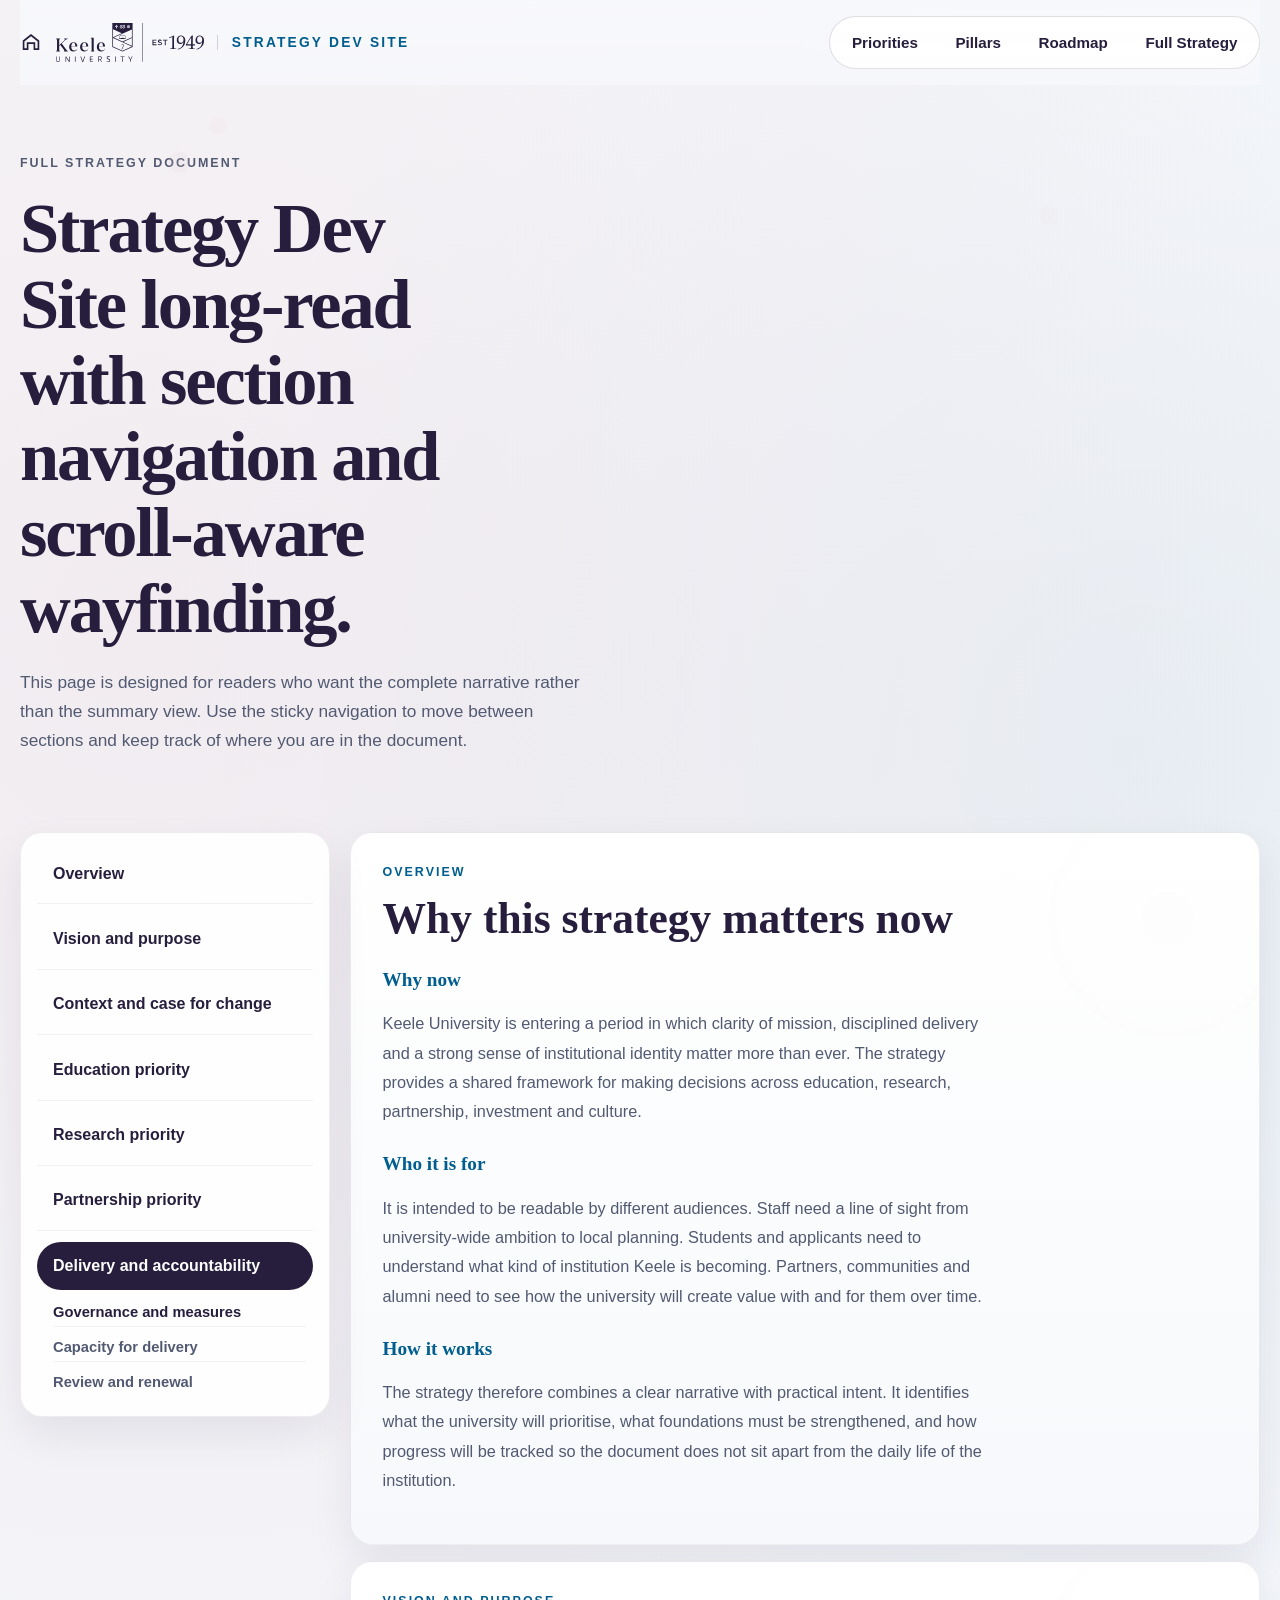
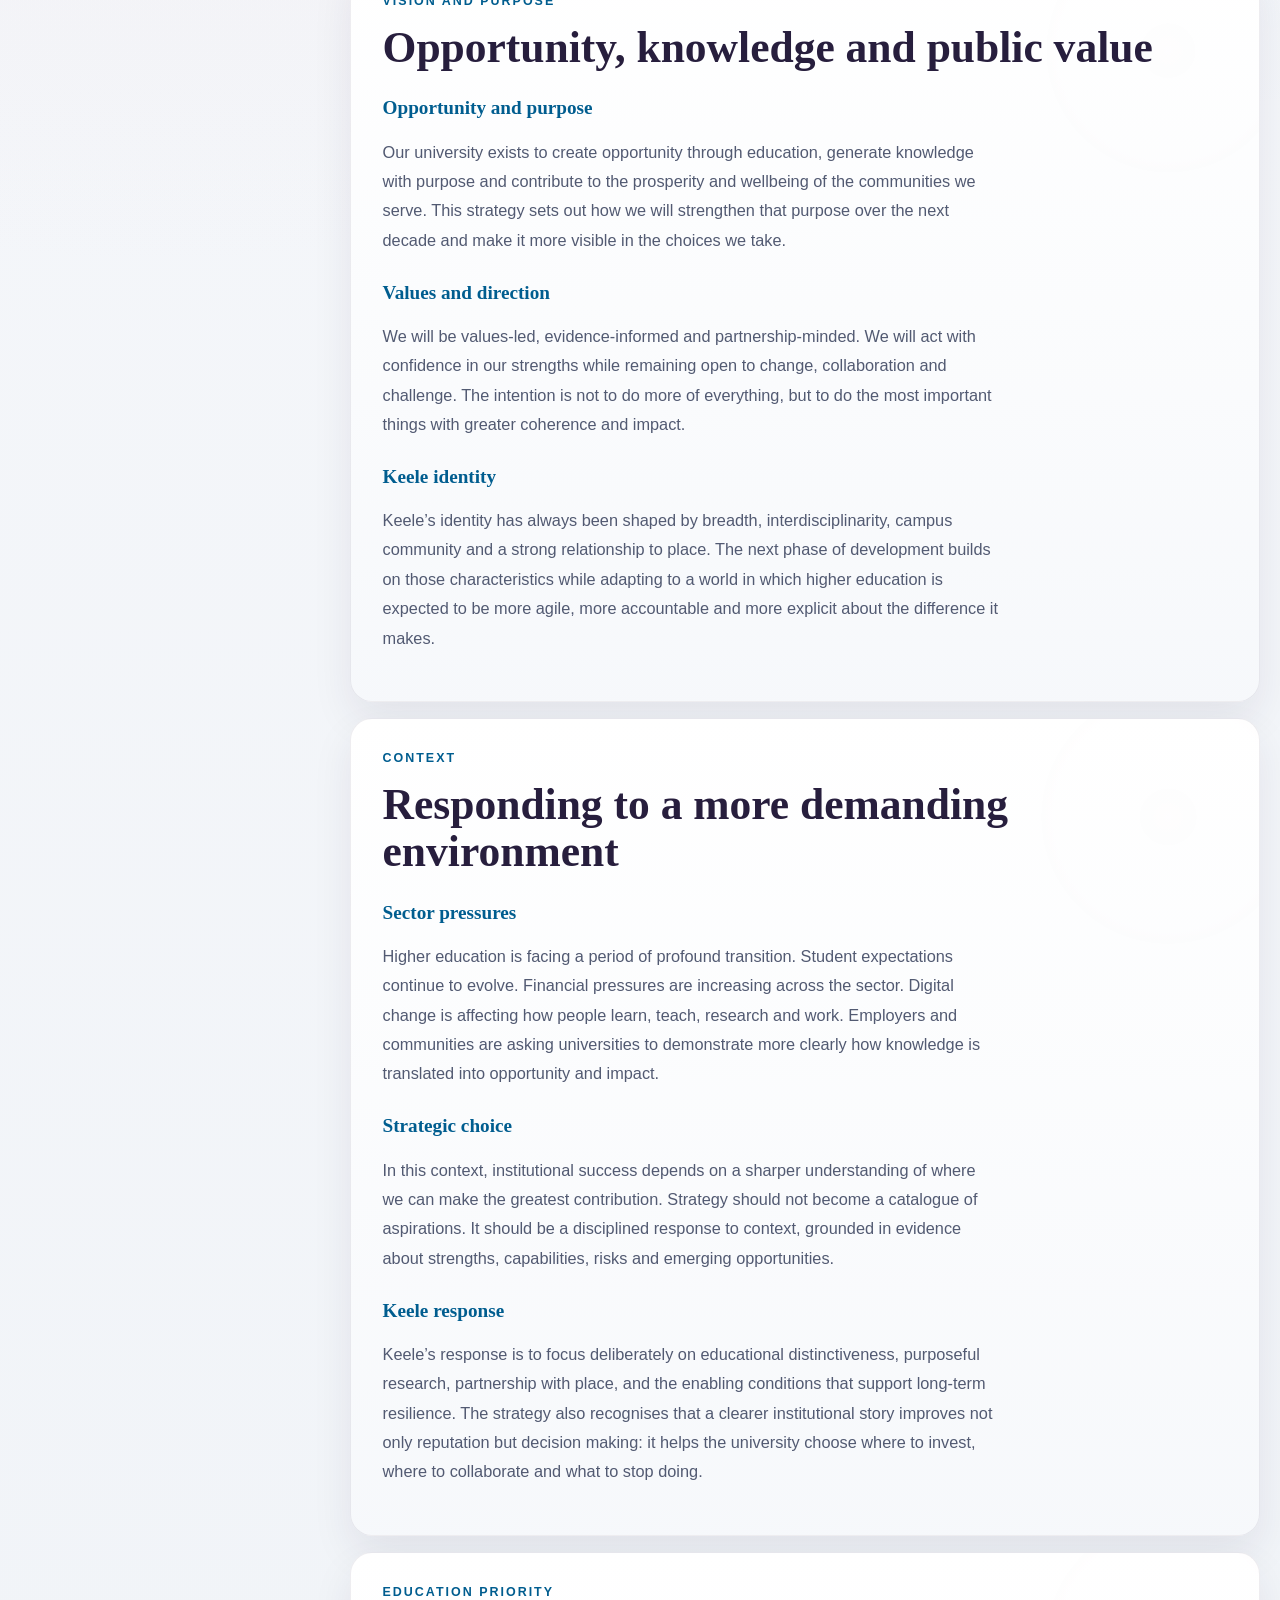
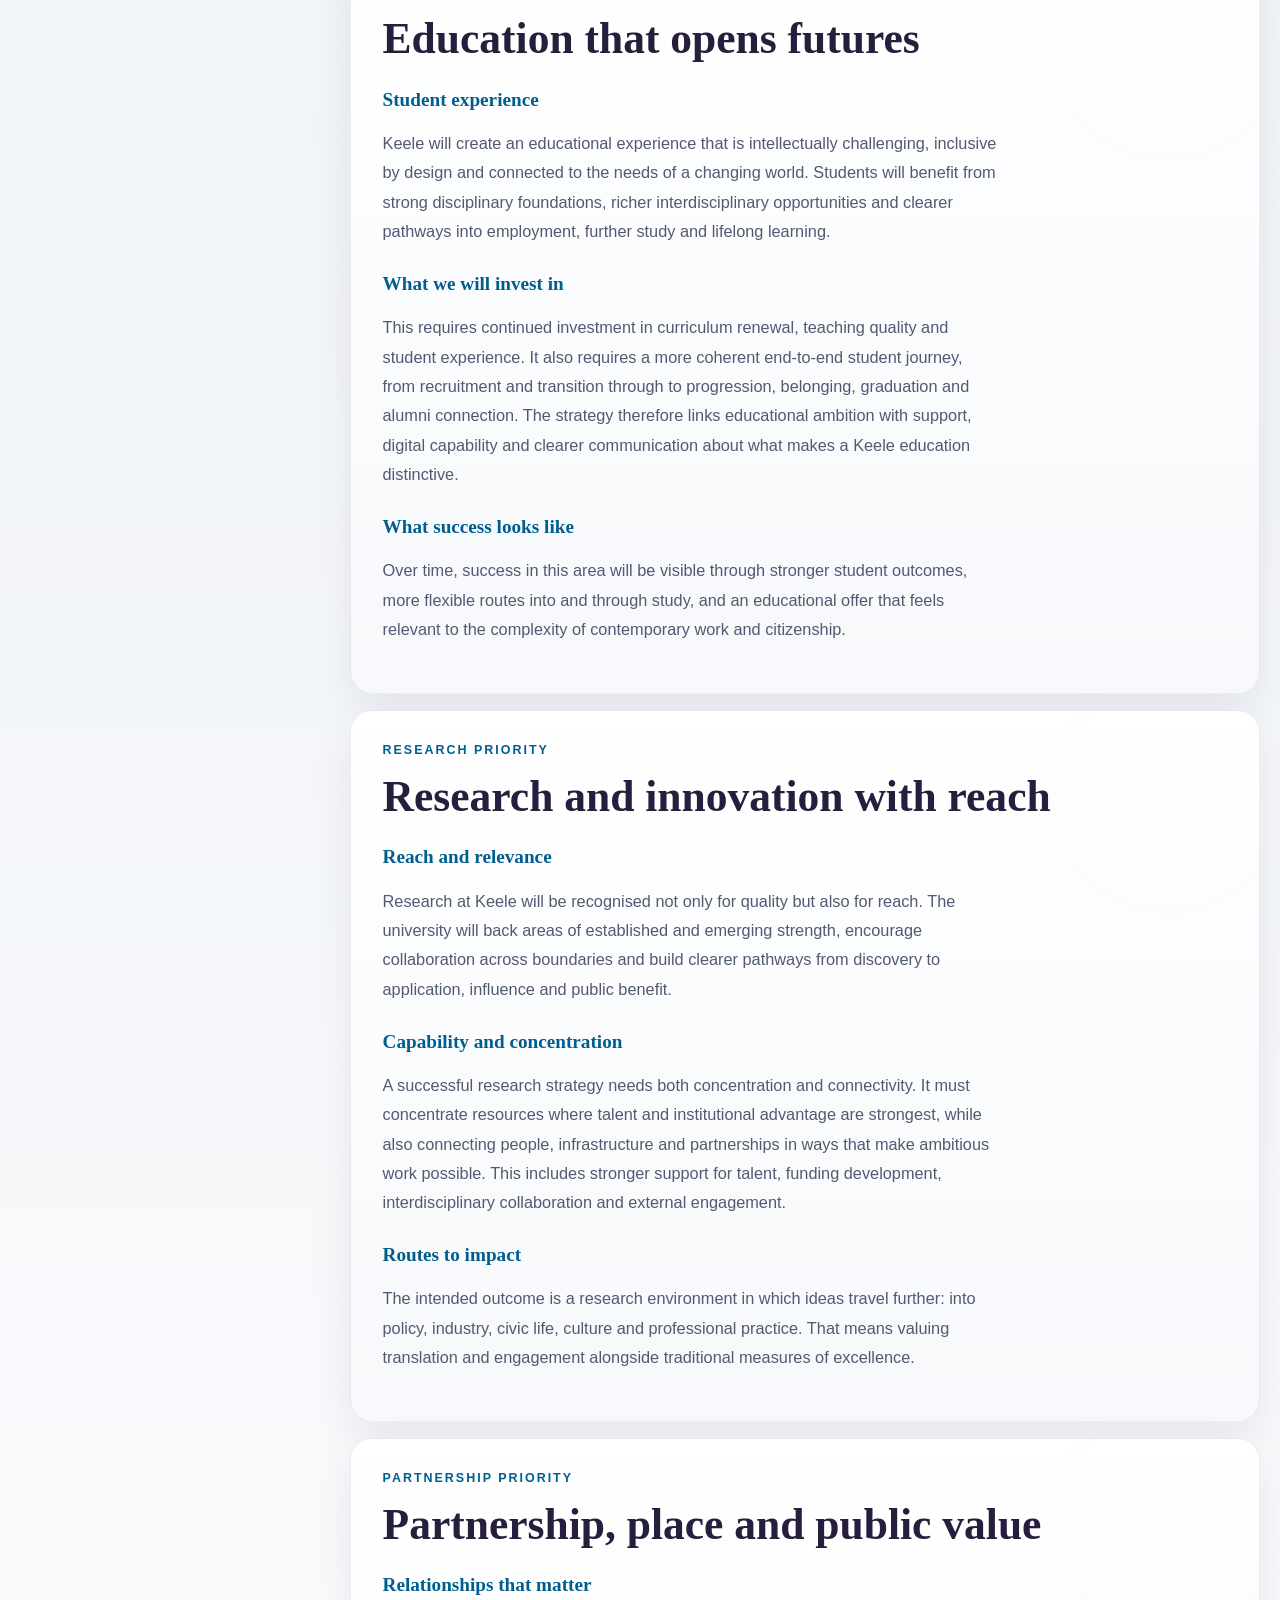
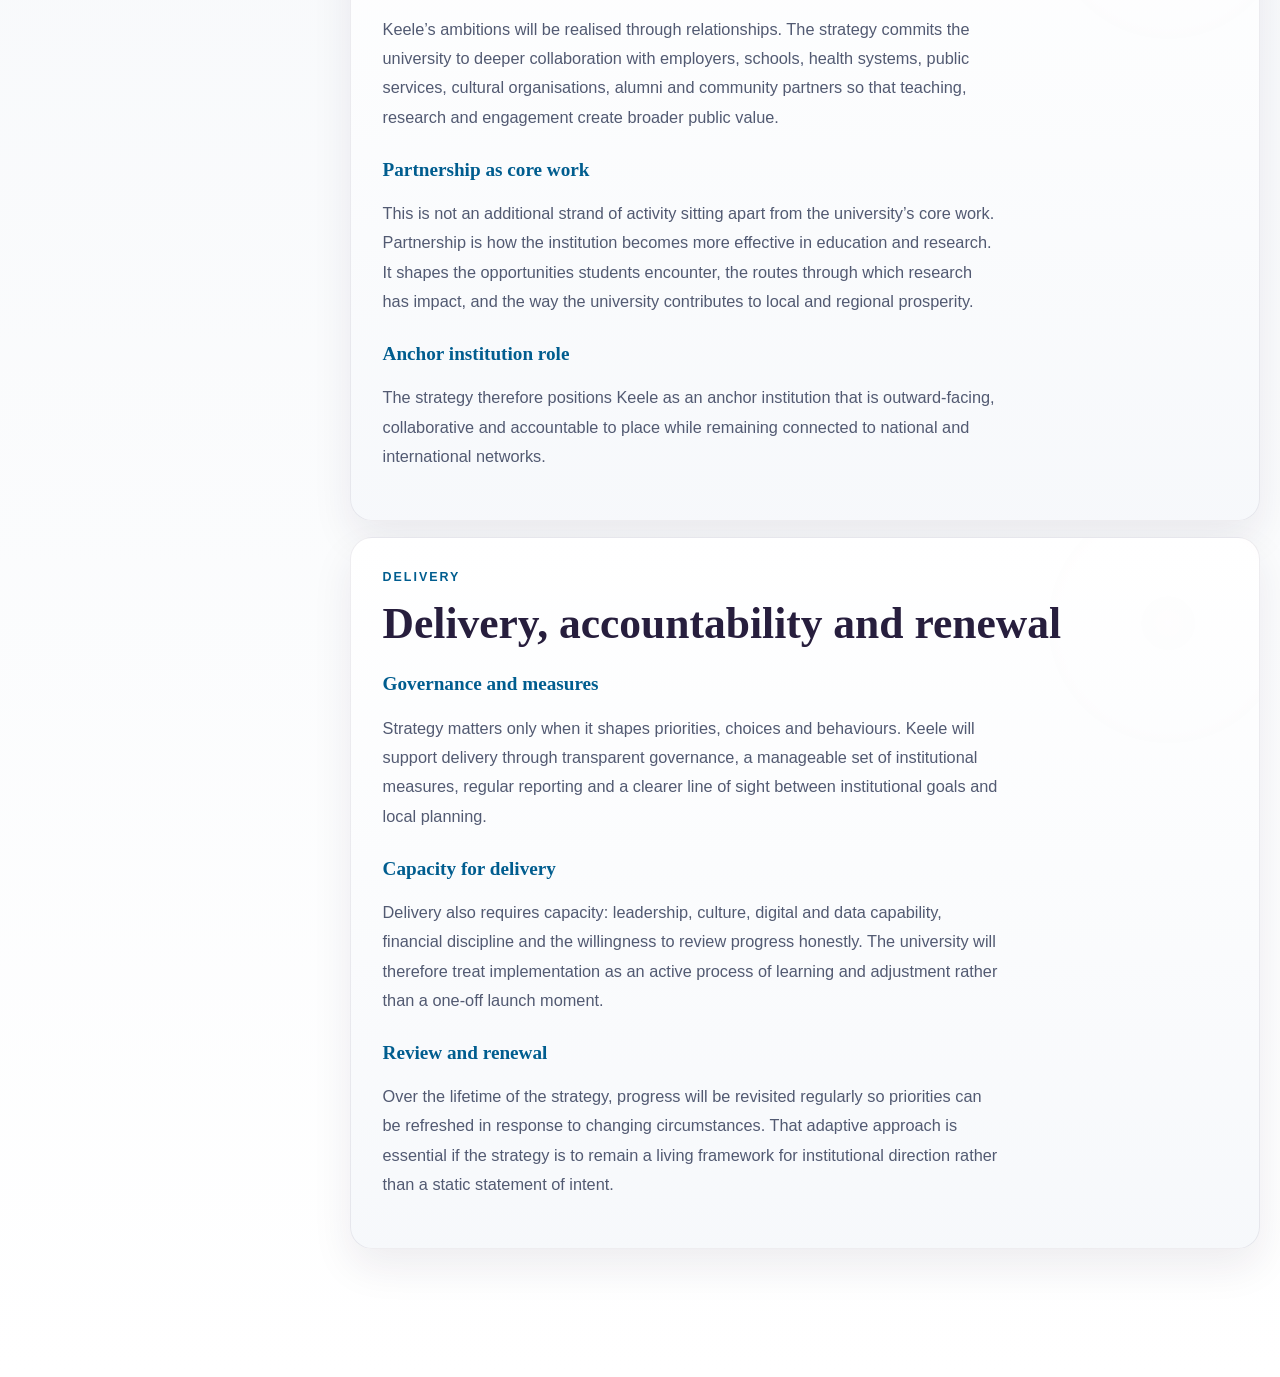
==== full-strategy.html @ b1687d85 "Initial commit: strategy dev site, robots.txt for no crawling Made-with: Cursor" ====
<!DOCTYPE html>
<html lang="en">
  <head>
    <meta charset="UTF-8" />
    <meta name="viewport" content="width=device-width, initial-scale=1.0" />
    <title>Keele University Strategy Dev Site | Full Strategy</title>
    <link rel="stylesheet" href="styles.css" />
  </head>
  <body class="full-strategy-page">
    <a class="skip-link" href="#full-strategy-top">Skip to main content</a>
    <div class="page-shell">
      <header class="site-header">
        <a class="brand" href="index.html#top">
          <span class="brand-mark" aria-hidden="true"></span>
          <img
            class="brand-logo"
            src="brand-logo.svg"
            alt="Keele University logo"
          />
          <span class="brand-title">Strategy Dev Site</span>
        </a>
        <nav class="site-nav" aria-label="Primary">
          <a href="index.html#priorities">Priorities</a>
          <a href="index.html#pillars">Pillars</a>
          <a href="index.html#roadmap">Roadmap</a>
          <a href="#full-strategy-top">Full Strategy</a>
        </nav>
      </header>

      <main id="full-strategy-top" tabindex="-1">
        <section class="section full-strategy-hero">
          <div class="section-heading">
            <p class="eyebrow">Full strategy document</p>
            <h1>Strategy Dev Site long-read with section navigation and scroll-aware wayfinding.</h1>
            <p class="hero-lead">
              This page is designed for readers who want the complete narrative rather than the summary view. Use the
              sticky navigation to move between sections and keep track of where you are in the document.
            </p>
          </div>
        </section>

        <section class="full-strategy-layout">
          <aside class="scrollspy-nav" aria-label="Full strategy navigation">
            <div class="scrollspy-group active" data-section-group="overview-full">
              <a class="scrollspy-link active" href="#overview-full" aria-current="location">Overview</a>
              <div class="scrollspy-sublinks">
                <a class="scrollspy-sublink active" href="#overview-now" aria-current="location">Why now</a>
                <a class="scrollspy-sublink" href="#overview-audiences">Who it is for</a>
                <a class="scrollspy-sublink" href="#overview-framework">How it works</a>
              </div>
            </div>
            <div class="scrollspy-group" data-section-group="vision-full">
              <a class="scrollspy-link" href="#vision-full">Vision and purpose</a>
              <div class="scrollspy-sublinks">
                <a class="scrollspy-sublink" href="#vision-opportunity">Opportunity and purpose</a>
                <a class="scrollspy-sublink" href="#vision-values">Values and direction</a>
                <a class="scrollspy-sublink" href="#vision-identity">Keele identity</a>
              </div>
            </div>
            <div class="scrollspy-group" data-section-group="context-full">
              <a class="scrollspy-link" href="#context-full">Context and case for change</a>
              <div class="scrollspy-sublinks">
                <a class="scrollspy-sublink" href="#context-pressures">Sector pressures</a>
                <a class="scrollspy-sublink" href="#context-choice">Strategic choice</a>
                <a class="scrollspy-sublink" href="#context-focus">Keele response</a>
              </div>
            </div>
            <div class="scrollspy-group" data-section-group="education-full">
              <a class="scrollspy-link" href="#education-full">Education priority</a>
              <div class="scrollspy-sublinks">
                <a class="scrollspy-sublink" href="#education-experience">Student experience</a>
                <a class="scrollspy-sublink" href="#education-investment">What we will invest in</a>
                <a class="scrollspy-sublink" href="#education-outcomes">What success looks like</a>
              </div>
            </div>
            <div class="scrollspy-group" data-section-group="research-full">
              <a class="scrollspy-link" href="#research-full">Research priority</a>
              <div class="scrollspy-sublinks">
                <a class="scrollspy-sublink" href="#research-reach">Reach and relevance</a>
                <a class="scrollspy-sublink" href="#research-capability">Capability and concentration</a>
                <a class="scrollspy-sublink" href="#research-impact">Routes to impact</a>
              </div>
            </div>
            <div class="scrollspy-group" data-section-group="partnership-full">
              <a class="scrollspy-link" href="#partnership-full">Partnership priority</a>
              <div class="scrollspy-sublinks">
                <a class="scrollspy-sublink" href="#partnership-relationships">Relationships that matter</a>
                <a class="scrollspy-sublink" href="#partnership-core">Partnership as core work</a>
                <a class="scrollspy-sublink" href="#partnership-anchor">Anchor institution role</a>
              </div>
            </div>
            <div class="scrollspy-group" data-section-group="delivery-full">
              <a class="scrollspy-link" href="#delivery-full">Delivery and accountability</a>
              <div class="scrollspy-sublinks">
                <a class="scrollspy-sublink" href="#delivery-governance">Governance and measures</a>
                <a class="scrollspy-sublink" href="#delivery-capacity">Capacity for delivery</a>
                <a class="scrollspy-sublink" href="#delivery-renewal">Review and renewal</a>
              </div>
            </div>
          </aside>

          <div class="full-strategy-content">
            <section class="full-strategy-block" id="overview-full" data-spy-section>
              <p class="eyebrow">Overview</p>
              <h2>Why this strategy matters now</h2>
              <h3 id="overview-now" data-spy-subsection data-parent-section="overview-full">Why now</h3>
              <p>
                Keele University is entering a period in which clarity of mission, disciplined delivery and a strong
                sense of institutional identity matter more than ever. The strategy provides a shared framework for
                making decisions across education, research, partnership, investment and culture.
              </p>
              <h3 id="overview-audiences" data-spy-subsection data-parent-section="overview-full">Who it is for</h3>
              <p>
                It is intended to be readable by different audiences. Staff need a line of sight from university-wide
                ambition to local planning. Students and applicants need to understand what kind of institution Keele is
                becoming. Partners, communities and alumni need to see how the university will create value with and for
                them over time.
              </p>
              <h3 id="overview-framework" data-spy-subsection data-parent-section="overview-full">How it works</h3>
              <p>
                The strategy therefore combines a clear narrative with practical intent. It identifies what the
                university will prioritise, what foundations must be strengthened, and how progress will be tracked so
                the document does not sit apart from the daily life of the institution.
              </p>
            </section>

            <section class="full-strategy-block" id="vision-full" data-spy-section>
              <p class="eyebrow">Vision and purpose</p>
              <h2>Opportunity, knowledge and public value</h2>
              <h3 id="vision-opportunity" data-spy-subsection data-parent-section="vision-full">Opportunity and purpose</h3>
              <p>
                Our university exists to create opportunity through education, generate knowledge with purpose and
                contribute to the prosperity and wellbeing of the communities we serve. This strategy sets out how we
                will strengthen that purpose over the next decade and make it more visible in the choices we take.
              </p>
              <h3 id="vision-values" data-spy-subsection data-parent-section="vision-full">Values and direction</h3>
              <p>
                We will be values-led, evidence-informed and partnership-minded. We will act with confidence in our
                strengths while remaining open to change, collaboration and challenge. The intention is not to do more
                of everything, but to do the most important things with greater coherence and impact.
              </p>
              <h3 id="vision-identity" data-spy-subsection data-parent-section="vision-full">Keele identity</h3>
              <p>
                Keele’s identity has always been shaped by breadth, interdisciplinarity, campus community and a strong
                relationship to place. The next phase of development builds on those characteristics while adapting to a
                world in which higher education is expected to be more agile, more accountable and more explicit about
                the difference it makes.
              </p>
            </section>

            <section class="full-strategy-block" id="context-full" data-spy-section>
              <p class="eyebrow">Context</p>
              <h2>Responding to a more demanding environment</h2>
              <h3 id="context-pressures" data-spy-subsection data-parent-section="context-full">Sector pressures</h3>
              <p>
                Higher education is facing a period of profound transition. Student expectations continue to evolve.
                Financial pressures are increasing across the sector. Digital change is affecting how people learn,
                teach, research and work. Employers and communities are asking universities to demonstrate more clearly
                how knowledge is translated into opportunity and impact.
              </p>
              <h3 id="context-choice" data-spy-subsection data-parent-section="context-full">Strategic choice</h3>
              <p>
                In this context, institutional success depends on a sharper understanding of where we can make the
                greatest contribution. Strategy should not become a catalogue of aspirations. It should be a disciplined
                response to context, grounded in evidence about strengths, capabilities, risks and emerging
                opportunities.
              </p>
              <h3 id="context-focus" data-spy-subsection data-parent-section="context-full">Keele response</h3>
              <p>
                Keele’s response is to focus deliberately on educational distinctiveness, purposeful research,
                partnership with place, and the enabling conditions that support long-term resilience. The strategy also
                recognises that a clearer institutional story improves not only reputation but decision making: it helps
                the university choose where to invest, where to collaborate and what to stop doing.
              </p>
            </section>

            <section class="full-strategy-block" id="education-full" data-spy-section>
              <p class="eyebrow">Education priority</p>
              <h2>Education that opens futures</h2>
              <h3 id="education-experience" data-spy-subsection data-parent-section="education-full">Student experience</h3>
              <p>
                Keele will create an educational experience that is intellectually challenging, inclusive by design and
                connected to the needs of a changing world. Students will benefit from strong disciplinary foundations,
                richer interdisciplinary opportunities and clearer pathways into employment, further study and lifelong
                learning.
              </p>
              <h3 id="education-investment" data-spy-subsection data-parent-section="education-full">What we will invest in</h3>
              <p>
                This requires continued investment in curriculum renewal, teaching quality and student experience. It
                also requires a more coherent end-to-end student journey, from recruitment and transition through to
                progression, belonging, graduation and alumni connection. The strategy therefore links educational
                ambition with support, digital capability and clearer communication about what makes a Keele education
                distinctive.
              </p>
              <h3 id="education-outcomes" data-spy-subsection data-parent-section="education-full">What success looks like</h3>
              <p>
                Over time, success in this area will be visible through stronger student outcomes, more flexible routes
                into and through study, and an educational offer that feels relevant to the complexity of contemporary
                work and citizenship.
              </p>
            </section>

            <section class="full-strategy-block" id="research-full" data-spy-section>
              <p class="eyebrow">Research priority</p>
              <h2>Research and innovation with reach</h2>
              <h3 id="research-reach" data-spy-subsection data-parent-section="research-full">Reach and relevance</h3>
              <p>
                Research at Keele will be recognised not only for quality but also for reach. The university will back
                areas of established and emerging strength, encourage collaboration across boundaries and build clearer
                pathways from discovery to application, influence and public benefit.
              </p>
              <h3 id="research-capability" data-spy-subsection data-parent-section="research-full">Capability and concentration</h3>
              <p>
                A successful research strategy needs both concentration and connectivity. It must concentrate resources
                where talent and institutional advantage are strongest, while also connecting people, infrastructure and
                partnerships in ways that make ambitious work possible. This includes stronger support for talent,
                funding development, interdisciplinary collaboration and external engagement.
              </p>
              <h3 id="research-impact" data-spy-subsection data-parent-section="research-full">Routes to impact</h3>
              <p>
                The intended outcome is a research environment in which ideas travel further: into policy, industry,
                civic life, culture and professional practice. That means valuing translation and engagement alongside
                traditional measures of excellence.
              </p>
            </section>

            <section class="full-strategy-block" id="partnership-full" data-spy-section>
              <p class="eyebrow">Partnership priority</p>
              <h2>Partnership, place and public value</h2>
              <h3 id="partnership-relationships" data-spy-subsection data-parent-section="partnership-full">Relationships that matter</h3>
              <p>
                Keele’s ambitions will be realised through relationships. The strategy commits the university to deeper
                collaboration with employers, schools, health systems, public services, cultural organisations, alumni
                and community partners so that teaching, research and engagement create broader public value.
              </p>
              <h3 id="partnership-core" data-spy-subsection data-parent-section="partnership-full">Partnership as core work</h3>
              <p>
                This is not an additional strand of activity sitting apart from the university’s core work. Partnership
                is how the institution becomes more effective in education and research. It shapes the opportunities
                students encounter, the routes through which research has impact, and the way the university contributes
                to local and regional prosperity.
              </p>
              <h3 id="partnership-anchor" data-spy-subsection data-parent-section="partnership-full">Anchor institution role</h3>
              <p>
                The strategy therefore positions Keele as an anchor institution that is outward-facing, collaborative
                and accountable to place while remaining connected to national and international networks.
              </p>
            </section>

            <section class="full-strategy-block" id="delivery-full" data-spy-section>
              <p class="eyebrow">Delivery</p>
              <h2>Delivery, accountability and renewal</h2>
              <h3 id="delivery-governance" data-spy-subsection data-parent-section="delivery-full">Governance and measures</h3>
              <p>
                Strategy matters only when it shapes priorities, choices and behaviours. Keele will support delivery
                through transparent governance, a manageable set of institutional measures, regular reporting and a
                clearer line of sight between institutional goals and local planning.
              </p>
              <h3 id="delivery-capacity" data-spy-subsection data-parent-section="delivery-full">Capacity for delivery</h3>
              <p>
                Delivery also requires capacity: leadership, culture, digital and data capability, financial discipline
                and the willingness to review progress honestly. The university will therefore treat implementation as an
                active process of learning and adjustment rather than a one-off launch moment.
              </p>
              <h3 id="delivery-renewal" data-spy-subsection data-parent-section="delivery-full">Review and renewal</h3>
              <p>
                Over the lifetime of the strategy, progress will be revisited regularly so priorities can be refreshed in
                response to changing circumstances. That adaptive approach is essential if the strategy is to remain a
                living framework for institutional direction rather than a static statement of intent.
              </p>
            </section>
          </div>
        </section>
      </main>
    </div>

    <script src="script.js"></script>
  </body>
</html>
---- styles.css ----
:root {
  --keele-blue: #271e3d;
  --keele-blue-deep: #1c1630;
  --keele-blue-mid: #174872;
  --keele-blue-bright: #005d8f;
  --text: #1f2440;
  --muted: #525a72;
  --surface: #ffffff;
  --surface-soft: #f7f8fb;
  --surface-tint: #eef3f8;
  --line: rgba(39, 30, 61, 0.14);
  --line-strong: rgba(39, 30, 61, 0.22);
  --shadow: 0 18px 40px rgba(39, 30, 61, 0.08);
  --blossom: #e8d3da;
  --blossom-strong: #d9b7c2;
  --blossom-glow: rgba(232, 211, 218, 0.5);
  --radius-xl: 22px;
  --radius-lg: 16px;
  --radius-md: 10px;
  --max-width: 1240px;
}

* {
  box-sizing: border-box;
}

html {
  scroll-behavior: smooth;
}

body {
  margin: 0;
  min-height: 100vh;
  font-family: Arial, Helvetica, sans-serif;
  color: var(--text);
  background:
    radial-gradient(circle at 12% 10%, rgba(232, 211, 218, 0.32), transparent 22%),
    radial-gradient(circle at 90% 12%, rgba(0, 93, 143, 0.06), transparent 18%),
    linear-gradient(180deg, #f7f8fb 0%, #f1f4f8 54%, #ffffff 100%);
}

body::before {
  content: "";
  position: fixed;
  inset: 0;
  pointer-events: none;
  opacity: 0.55;
  background-image:
    radial-gradient(circle at 14% 18%, rgba(232, 211, 218, 0.28) 0 10px, transparent 11px),
    radial-gradient(circle at 17% 14%, rgba(232, 211, 218, 0.18) 0 8px, transparent 9px),
    radial-gradient(circle at 82% 24%, rgba(232, 211, 218, 0.14) 0 9px, transparent 10px);
  background-repeat: no-repeat;
}

.skip-link {
  position: absolute;
  top: 1rem;
  left: 1rem;
  z-index: 100;
  padding: 0.85rem 1.1rem;
  border-radius: 999px;
  background: var(--keele-blue);
  color: #ffffff;
  font-weight: 700;
  text-decoration: none;
  transform: translateY(-150%);
  transition: transform 180ms ease;
}

.skip-link:focus {
  transform: translateY(0);
}

.site-nav a:focus-visible,
.button:focus-visible,
.text-tab:focus-visible,
.panel-link:focus-visible,
.scrollspy-link:focus-visible,
.scrollspy-sublink:focus-visible,
summary:focus-visible,
.brand:focus-visible {
  outline: 3px solid var(--keele-blue-bright);
  outline-offset: 4px;
}

.page-shell {
  width: min(calc(100% - 2rem), var(--max-width));
  margin: 0 auto;
  padding-bottom: 4rem;
}

.site-header {
  position: sticky;
  top: 0;
  z-index: 20;
  display: flex;
  justify-content: space-between;
  align-items: center;
  gap: 1rem;
  padding: 1rem 0;
  background: linear-gradient(180deg, rgba(247, 248, 251, 0.95), rgba(247, 248, 251, 0.78));
  backdrop-filter: blur(14px);
}

.brand {
  display: inline-flex;
  align-items: center;
  gap: 0.85rem;
  color: var(--keele-blue);
  text-decoration: none;
}

.brand-mark {
  width: 22px;
  height: 22px;
  flex: 0 0 22px;
  background-image: url("data:image/svg+xml,%3Csvg xmlns='http://www.w3.org/2000/svg' viewBox='0 0 24 24' fill='%23271e3d'%3E%3Cpath d='M12 3.2 3 10.4v10.4h6.2v-6.5h5.6v6.5H21V10.4L12 3.2Zm7.2 15.6h-2.6v-6.5H7.4v6.5H4.8v-7.4L12 5.8l7.2 5.6v7.4Z'/%3E%3C/svg%3E");
  background-repeat: no-repeat;
  background-position: center;
  background-size: contain;
}

.brand-logo {
  display: block;
  width: 148px;
  height: auto;
  object-fit: contain;
}

.brand-title {
  display: inline-block;
  padding-left: 0.85rem;
  border-left: 1px solid rgba(39, 30, 61, 0.18);
  font-size: 0.86rem;
  font-weight: 700;
  letter-spacing: 0.16em;
  text-transform: uppercase;
  color: var(--keele-blue-bright);
  white-space: nowrap;
}

.site-nav {
  display: inline-flex;
  flex-wrap: wrap;
  gap: 0.35rem;
  padding: 0.35rem;
  background: rgba(255, 255, 255, 0.92);
  border: 1px solid var(--line);
  border-radius: 999px;
}

.site-nav a {
  color: var(--keele-blue);
  text-decoration: none;
  font-size: 0.95rem;
  font-weight: 700;
  padding: 0.7rem 1rem;
  border-radius: 999px;
  transition: background-color 180ms ease, color 180ms ease, transform 180ms ease;
}

.site-nav a:hover,
.site-nav a:focus-visible {
  background: rgba(39, 30, 61, 0.08);
  color: var(--keele-blue-bright);
  transform: translateY(-1px);
}

.hero {
  position: relative;
  display: grid;
  grid-template-columns: minmax(0, 1.45fr) minmax(280px, 0.82fr);
  gap: 1.25rem;
  align-items: stretch;
  padding: 3rem 0 1.75rem;
}

.hero::after {
  content: "";
  position: absolute;
  inset: auto 0 0;
  height: 1px;
  background: linear-gradient(90deg, transparent, rgba(39, 30, 61, 0.18), transparent);
}

.hero-copy,
.hero-panel,
.impact-strip article,
.priority-card,
.pillar-card,
.roadmap article,
.text-layout {
  animation: rise 650ms ease both;
}

.hero-copy {
  position: relative;
  overflow: hidden;
  padding: 3rem;
  border-radius: var(--radius-xl);
  background:
    radial-gradient(circle at 86% 14%, rgba(232, 211, 218, 0.35), transparent 16%),
    linear-gradient(180deg, rgba(255, 255, 255, 0.96), rgba(244, 246, 250, 0.96));
  border: 1px solid var(--line);
  box-shadow: var(--shadow);
}

.hero-copy::after {
  content: "";
  position: absolute;
  inset: auto auto 1.25rem 1.25rem;
  width: 120px;
  height: 28px;
  background:
    radial-gradient(circle at 12px 14px, rgba(232, 211, 218, 0.42) 0 10px, transparent 11px),
    radial-gradient(circle at 32px 10px, rgba(232, 211, 218, 0.26) 0 8px, transparent 9px),
    radial-gradient(circle at 50px 16px, rgba(232, 211, 218, 0.2) 0 7px, transparent 8px);
  opacity: 0.9;
}

.eyebrow {
  margin: 0 0 1rem;
  font-size: 0.78rem;
  font-weight: 700;
  letter-spacing: 0.16em;
  text-transform: uppercase;
  color: var(--keele-blue-bright);
}

h1,
h2,
h3 {
  margin: 0;
  font-family: Palatino, "Palatino Linotype", "Book Antiqua", Georgia, serif;
  line-height: 1.08;
  color: var(--keele-blue);
}

h1 {
  font-size: clamp(3rem, 5.5vw, 5rem);
  letter-spacing: -0.03em;
  max-width: 12ch;
}

.hero-lead,
.section-heading p,
.priority-top p,
.pillar-card p,
.roadmap p,
.text-panel p,
.impact-strip p,
.panel-card p,
.panel-grid p {
  color: var(--muted);
  line-height: 1.7;
}

.hero-lead {
  font-size: 1.08rem;
  max-width: 60ch;
  margin: 1.35rem 0 0;
}

.hero-actions {
  display: flex;
  flex-wrap: wrap;
  gap: 0.9rem;
  margin-top: 2rem;
}

.button {
  display: inline-flex;
  align-items: center;
  justify-content: center;
  min-height: 52px;
  padding: 0.9rem 1.35rem;
  border-radius: 999px;
  text-decoration: none;
  font-weight: 700;
  transition: transform 180ms ease, box-shadow 180ms ease, background-color 180ms ease, border-color 180ms ease;
}

.button:hover,
.button:focus-visible {
  transform: translateY(-2px);
}

.button-primary {
  color: white;
  background: linear-gradient(135deg, var(--keele-blue), var(--keele-blue-mid));
  box-shadow: 0 12px 24px rgba(39, 30, 61, 0.2);
}

.button-secondary {
  color: var(--keele-blue);
  background: white;
  border: 1px solid var(--line-strong);
}

.hero-panel {
  position: relative;
  overflow: hidden;
  display: grid;
  gap: 1rem;
  padding: 1.2rem;
  border-radius: var(--radius-xl);
  background: linear-gradient(180deg, var(--keele-blue), var(--keele-blue-deep));
  color: white;
  box-shadow: var(--shadow);
}

.hero-panel::after {
  content: "";
  position: absolute;
  right: -18px;
  bottom: -22px;
  width: 132px;
  height: 132px;
  border-radius: 50%;
  background:
    radial-gradient(circle at 32% 40%, rgba(232, 211, 218, 0.26) 0 26px, transparent 27px),
    radial-gradient(circle at 55% 35%, rgba(232, 211, 218, 0.2) 0 20px, transparent 21px),
    radial-gradient(circle at 48% 62%, rgba(232, 211, 218, 0.12) 0 16px, transparent 17px);
}

.panel-card,
.panel-grid article {
  position: relative;
  z-index: 1;
  padding: 1.25rem;
  border-radius: var(--radius-lg);
  background: rgba(255, 255, 255, 0.06);
  border: 1px solid rgba(255, 255, 255, 0.1);
}

.panel-label {
  display: inline-block;
  margin-bottom: 0.7rem;
  font-size: 0.78rem;
  font-weight: 700;
  letter-spacing: 0.16em;
  text-transform: uppercase;
  color: var(--blossom-strong);
}

.panel-card p,
.panel-grid p {
  margin: 0;
  color: rgba(255, 255, 255, 0.84);
}

.panel-card-image {
  min-height: 260px;
  display: flex;
  flex-direction: column;
  justify-content: flex-end;
  align-items: flex-start;
  background-image:
    linear-gradient(180deg, rgba(39, 30, 61, 0.02) 0%, rgba(39, 30, 61, 0.42) 64%, rgba(39, 30, 61, 0.72) 100%),
    linear-gradient(90deg, rgba(232, 211, 218, 0.04), rgba(39, 30, 61, 0.06)),
    url("https://www.keele.ac.uk/about/news/2023/february/commentcultureisalwayspartofasharedprosperity/pslarge.jpg");
  background-size: cover;
  background-position: center 48%;
}

.panel-card-image .panel-label,
.panel-card-image p {
  position: relative;
  z-index: 1;
  color: #ffffff;
  text-shadow: 0 2px 10px rgba(0, 0, 0, 0.18);
}

.panel-card-image .panel-label::before,
.panel-card-image p::before {
  content: "";
  position: absolute;
  z-index: -1;
  inset: -0.45rem -1rem;
  border-radius: 1.1rem;
  background: linear-gradient(90deg, rgba(39, 30, 61, 0.62) 0%, rgba(39, 30, 61, 0.36) 58%, rgba(39, 30, 61, 0) 100%);
  filter: blur(10px);
}

.panel-card-image .panel-label::before {
  inset: -0.35rem -0.85rem;
}

.panel-grid {
  display: grid;
  grid-template-columns: repeat(2, minmax(0, 1fr));
  gap: 1rem;
}

.metric {
  display: block;
  margin-bottom: 0.35rem;
  font-size: 2rem;
  font-weight: 700;
  font-family: Palatino, "Palatino Linotype", "Book Antiqua", Georgia, serif;
  color: white;
}

.impact-strip {
  display: grid;
  grid-template-columns: repeat(3, minmax(0, 1fr));
  gap: 1rem;
  margin: 1rem 0 2rem;
}

.impact-strip article {
  padding: 1.5rem;
  border-radius: var(--radius-lg);
  background: linear-gradient(180deg, rgba(255, 255, 255, 0.94), rgba(245, 247, 251, 0.94));
  border: 1px solid var(--line);
}

.impact-strip span,
.priority-index,
.roadmap-year {
  display: inline-flex;
  align-items: center;
  justify-content: center;
  min-width: 3rem;
  min-height: 3rem;
  margin-bottom: 1rem;
  padding: 0.5rem 0.8rem;
  border-radius: 999px;
  font-weight: 700;
  color: var(--keele-blue);
  background:
    radial-gradient(circle at 30% 30%, rgba(232, 211, 218, 0.58), rgba(232, 211, 218, 0.18) 65%, transparent 66%),
    rgba(39, 30, 61, 0.04);
}

.impact-strip h2 {
  font-size: 1.55rem;
  margin-bottom: 0.85rem;
}

.section {
  padding: 3rem 0;
}

.section-heading {
  max-width: 62rem;
  margin-bottom: 1.8rem;
}

.section-heading h2 {
  font-size: clamp(2rem, 3.8vw, 3.2rem);
  letter-spacing: -0.03em;
  margin-bottom: 0.8rem;
}

.priority-grid {
  display: grid;
  grid-template-columns: repeat(3, minmax(0, 1fr));
  gap: 1rem;
}

.priority-card,
.pillar-card,
.text-layout,
.roadmap article {
  background: rgba(255, 255, 255, 0.92);
  border: 1px solid var(--line);
  box-shadow: var(--shadow);
}

.priority-card {
  position: relative;
  padding: 1.5rem;
  border-radius: var(--radius-lg);
}

.priority-card::before {
  content: "";
  position: absolute;
  inset: 0 0 auto;
  height: 4px;
  border-radius: var(--radius-lg) var(--radius-lg) 0 0;
  background: linear-gradient(90deg, var(--keele-blue), var(--keele-blue-bright), var(--blossom-strong));
}

.priority-top {
  margin-bottom: 1rem;
}

.priority-card h3,
.pillar-card h3,
.roadmap h3,
.text-panel h3 {
  font-size: 1.5rem;
  margin-bottom: 0.8rem;
}

details {
  border-top: 1px solid var(--line);
  padding-top: 1rem;
}

summary {
  cursor: pointer;
  list-style: none;
  font-weight: 700;
  color: var(--keele-blue);
}

summary::-webkit-details-marker {
  display: none;
}

summary::after {
  content: "+";
  float: right;
  color: var(--keele-blue-bright);
  font-size: 1.2rem;
}

details[open] summary::after {
  content: "−";
}

.details-body {
  padding-top: 0.75rem;
}

.details-body ul {
  margin: 0;
  padding-left: 1.2rem;
  color: var(--muted);
  line-height: 1.7;
}

.pillar-list {
  display: grid;
  grid-template-columns: repeat(5, minmax(0, 1fr));
  gap: 1rem;
}

.pillar-card {
  min-height: 220px;
  padding: 1.4rem;
  border-radius: var(--radius-lg);
  background:
    linear-gradient(180deg, rgba(255, 255, 255, 0.96), rgba(238, 243, 248, 0.96)),
    radial-gradient(circle at 88% 12%, rgba(232, 211, 218, 0.28), transparent 18%);
}

.roadmap {
  display: grid;
  grid-template-columns: repeat(3, minmax(0, 1fr));
  gap: 1rem;
}

.roadmap article {
  padding: 1.5rem;
  border-radius: var(--radius-lg);
}

.text-layout {
  display: grid;
  grid-template-columns: minmax(220px, 0.42fr) minmax(0, 1fr);
  gap: 1rem;
  padding: 1rem;
  border-radius: var(--radius-xl);
  background:
    linear-gradient(180deg, rgba(255, 255, 255, 0.96), rgba(246, 248, 251, 0.96)),
    radial-gradient(circle at 92% 9%, rgba(232, 211, 218, 0.22), transparent 16%);
}

.text-nav {
  display: grid;
  gap: 0.75rem;
  align-content: start;
}

.text-tab {
  border: 1px solid transparent;
  text-align: left;
  padding: 1rem 1.1rem;
  font: inherit;
  font-weight: 700;
  color: var(--keele-blue);
  background: rgba(255, 255, 255, 0.94);
  border-radius: 999px;
  cursor: pointer;
  transition: background-color 180ms ease, transform 180ms ease, color 180ms ease, border-color 180ms ease;
}

.text-tab:hover,
.text-tab:focus-visible {
  transform: translateX(4px);
  background: rgba(232, 211, 218, 0.22);
  border-color: rgba(39, 30, 61, 0.1);
}

.text-tab.active {
  background: var(--keele-blue);
  color: white;
}

.text-panels {
  position: relative;
  min-height: 360px;
  border-radius: var(--radius-lg);
  padding: 1.6rem;
  background: var(--surface);
  border: 1px solid rgba(39, 30, 61, 0.08);
}

.text-panel {
  display: none;
}

.text-panel.active {
  display: block;
  animation: fade 260ms ease;
}

.panel-link {
  display: inline-flex;
  align-items: center;
  justify-content: center;
  margin-top: 1rem;
  min-height: 46px;
  padding: 0.8rem 1.1rem;
  border-radius: 999px;
  border: 1px solid rgba(39, 30, 61, 0.14);
  background: rgba(39, 30, 61, 0.04);
  color: var(--keele-blue);
  font-size: 0.92rem;
  font-weight: 700;
  text-decoration: none;
  transition: transform 180ms ease, background-color 180ms ease, border-color 180ms ease;
}

.panel-link:hover,
.panel-link:focus-visible {
  transform: translateY(-1px);
  background: rgba(39, 30, 61, 0.08);
  border-color: rgba(39, 30, 61, 0.22);
}

.full-strategy-page .site-header {
  margin-bottom: 1.25rem;
}

.full-strategy-hero h1 {
  max-width: 13ch;
}

.full-strategy-layout {
  display: grid;
  grid-template-columns: minmax(220px, 0.34fr) minmax(0, 1fr);
  gap: 1.25rem;
  padding-bottom: 4rem;
}

.scrollspy-nav {
  position: sticky;
  top: 6.25rem;
  align-self: start;
  display: grid;
  gap: 0.65rem;
  padding: 1rem;
  border-radius: var(--radius-xl);
  background: rgba(255, 255, 255, 0.9);
  border: 1px solid rgba(39, 30, 61, 0.08);
  box-shadow: var(--shadow);
}

.scrollspy-group {
  display: grid;
  gap: 0.45rem;
  padding-bottom: 0.35rem;
  border-bottom: 1px solid rgba(39, 30, 61, 0.06);
}

.scrollspy-group:last-child {
  padding-bottom: 0;
  border-bottom: 0;
}

.scrollspy-link {
  display: block;
  padding: 0.95rem 1rem;
  border-radius: 999px;
  color: var(--keele-blue);
  font-weight: 700;
  text-decoration: none;
  transition: background-color 180ms ease, color 180ms ease, transform 180ms ease;
}

.scrollspy-link:hover,
.scrollspy-link:focus-visible {
  transform: translateX(4px);
  background: rgba(232, 211, 218, 0.24);
}

.scrollspy-link.active {
  background: var(--keele-blue);
  color: white;
}

.scrollspy-sublinks {
  display: none;
  gap: 0.35rem;
  padding: 0 0.4rem 0.2rem 1rem;
}

.scrollspy-group.active .scrollspy-sublinks {
  display: grid;
}

.scrollspy-sublink {
  display: block;
  padding: 0.4rem 0;
  color: var(--muted);
  font-size: 0.92rem;
  font-weight: 600;
  text-decoration: none;
  border-bottom: 1px solid rgba(39, 30, 61, 0.05);
  transition: color 180ms ease, transform 180ms ease;
}

.scrollspy-sublink:last-child {
  border-bottom: 0;
}

.scrollspy-sublink:hover,
.scrollspy-sublink:focus-visible {
  transform: translateX(4px);
  color: var(--keele-blue-bright);
}

.scrollspy-sublink.active {
  color: var(--keele-blue);
}

.full-strategy-content {
  display: grid;
  gap: 1rem;
}

.full-strategy-block {
  scroll-margin-top: 7rem;
  padding: 2rem;
  border-radius: var(--radius-xl);
  background:
    linear-gradient(180deg, rgba(255, 255, 255, 0.96), rgba(246, 248, 251, 0.96)),
    radial-gradient(circle at 90% 12%, rgba(232, 211, 218, 0.18), transparent 16%);
  border: 1px solid rgba(39, 30, 61, 0.08);
  box-shadow: var(--shadow);
}

.full-strategy-block h2 {
  font-size: clamp(2rem, 3.4vw, 2.9rem);
  margin-bottom: 1rem;
}

.full-strategy-block h3 {
  margin-top: 1.6rem;
  margin-bottom: 0.6rem;
  scroll-margin-top: 7rem;
  font-size: 1.2rem;
  line-height: 1.3;
  color: var(--keele-blue-bright);
}

.full-strategy-block p:not(.eyebrow) {
  max-width: 68ch;
  color: var(--muted);
  font-size: 1.02rem;
  line-height: 1.8;
}

@keyframes rise {
  from {
    opacity: 0;
    transform: translateY(18px);
  }
  to {
    opacity: 1;
    transform: translateY(0);
  }
}

@keyframes fade {
  from {
    opacity: 0;
    transform: translateY(8px);
  }
  to {
    opacity: 1;
    transform: translateY(0);
  }
}

@media (max-width: 1100px) {
  .hero,
  .priority-grid,
  .roadmap,
  .impact-strip,
  .pillar-list {
    grid-template-columns: 1fr;
  }

  .pillar-list {
    grid-template-columns: repeat(2, minmax(0, 1fr));
  }

  .text-layout {
    grid-template-columns: 1fr;
  }

  .text-nav {
    grid-template-columns: repeat(2, minmax(0, 1fr));
  }

  .full-strategy-layout {
    grid-template-columns: 1fr;
  }

  .scrollspy-nav {
    position: static;
    grid-template-columns: repeat(2, minmax(0, 1fr));
  }

  .scrollspy-group {
    padding-bottom: 0;
    border-bottom: 0;
  }

  .scrollspy-group.active .scrollspy-sublinks {
    display: none;
  }

  .hero-copy h1 {
    max-width: none;
  }
}

@media (max-width: 760px) {
  .page-shell {
    width: min(calc(100% - 1rem), var(--max-width));
  }

  .site-header {
    position: static;
    flex-direction: column;
    align-items: stretch;
  }

  .site-nav {
    justify-content: space-between;
    border-radius: var(--radius-lg);
  }

  .site-nav a {
    flex: 1 1 calc(50% - 0.5rem);
    text-align: center;
  }

  .brand {
    flex-wrap: wrap;
  }

  .brand-logo {
    width: 124px;
  }

  .brand-title {
    padding-left: 0.65rem;
  }

  .hero {
    padding-top: 1.5rem;
  }

  .hero-copy,
  .hero-panel {
    padding: 1.5rem;
  }

  h1 {
    font-size: clamp(2.35rem, 13vw, 3.7rem);
  }

  .panel-grid,
  .text-nav,
  .pillar-list {
    grid-template-columns: 1fr;
  }

  .scrollspy-nav {
    grid-template-columns: 1fr;
  }

  .button {
    width: 100%;
  }

  .panel-link {
    width: 100%;
  }

  .full-strategy-block {
    padding: 1.4rem;
  }
}

@media (prefers-reduced-motion: reduce) {
  html {
    scroll-behavior: auto;
  }

  *,
  *::before,
  *::after {
    animation-duration: 0.01ms !important;
    animation-iteration-count: 1 !important;
    transition-duration: 0.01ms !important;
  }

  .site-nav a:hover,
  .site-nav a:focus-visible,
  .button:hover,
  .button:focus-visible,
  .text-tab:hover,
  .text-tab:focus-visible,
  .panel-link:hover,
  .panel-link:focus-visible,
  .scrollspy-link:hover,
  .scrollspy-link:focus-visible,
  .scrollspy-sublink:hover,
  .scrollspy-sublink:focus-visible {
    transform: none;
  }
}
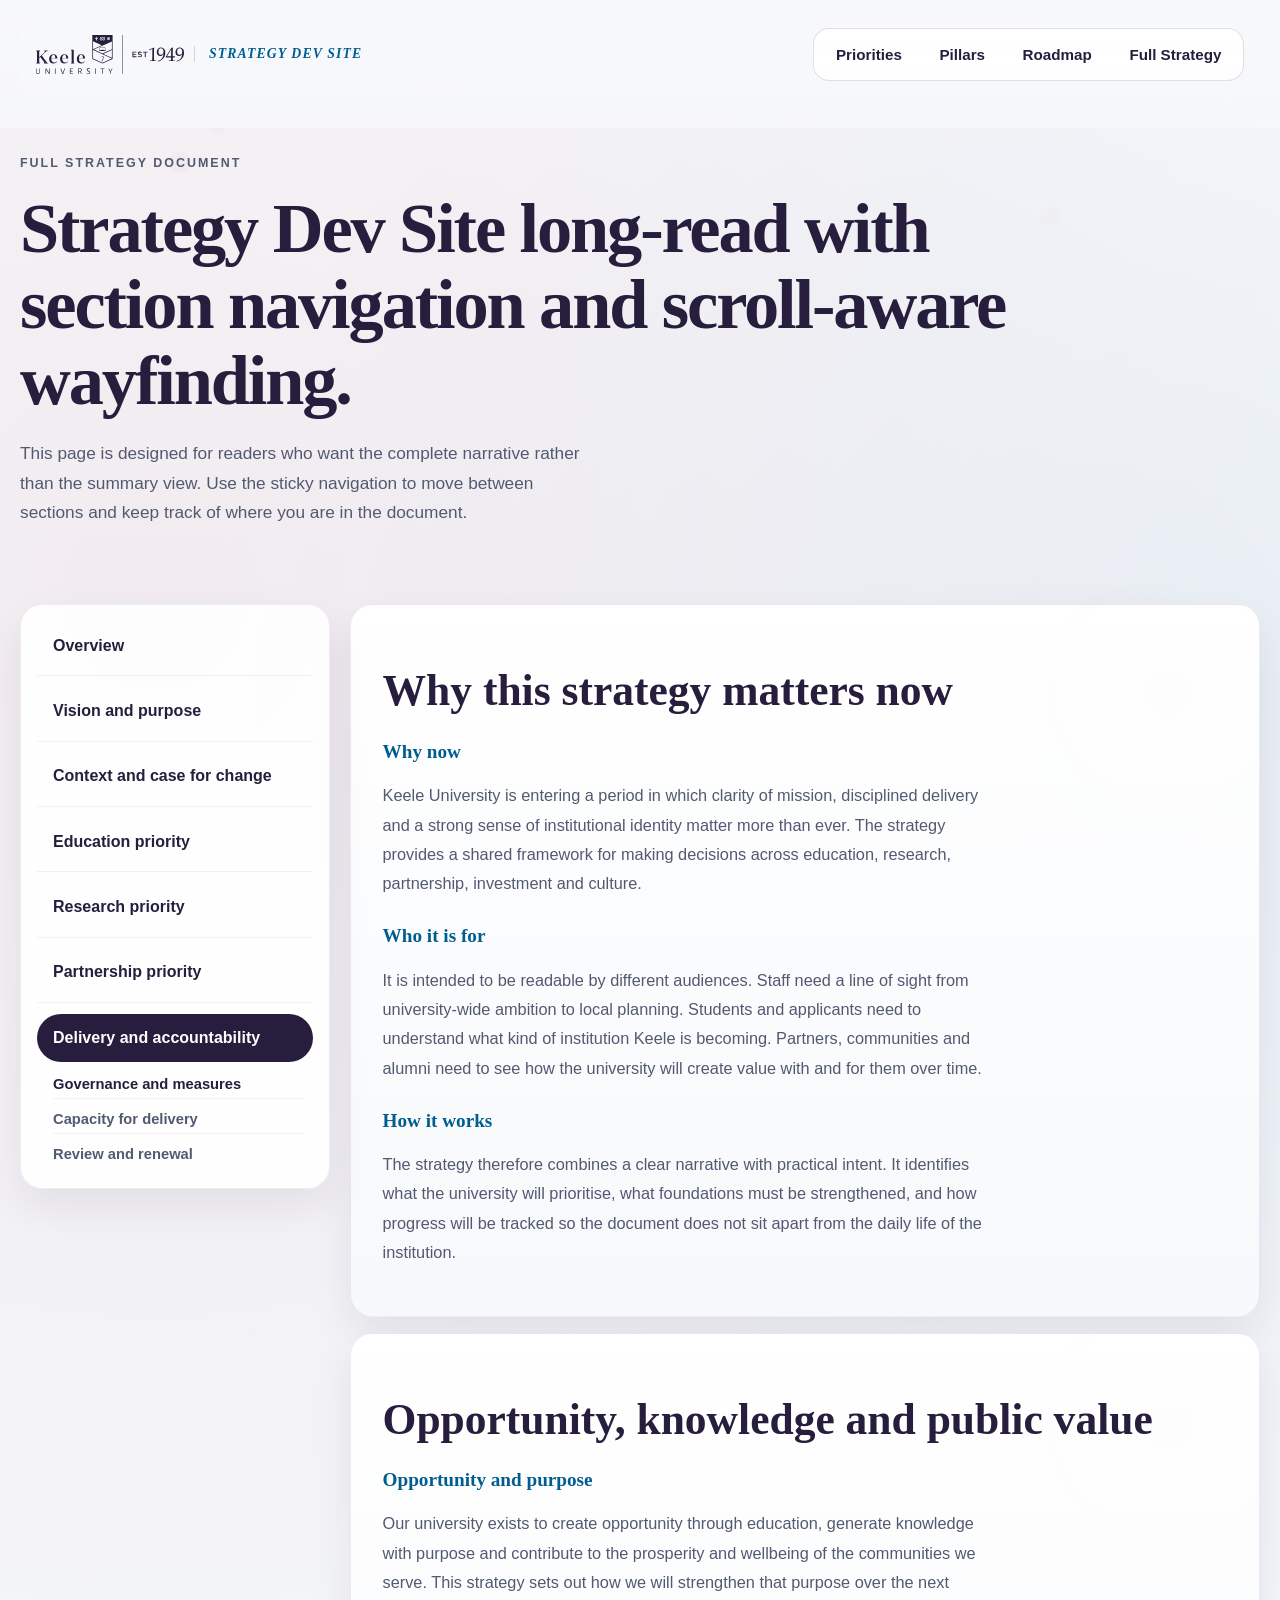
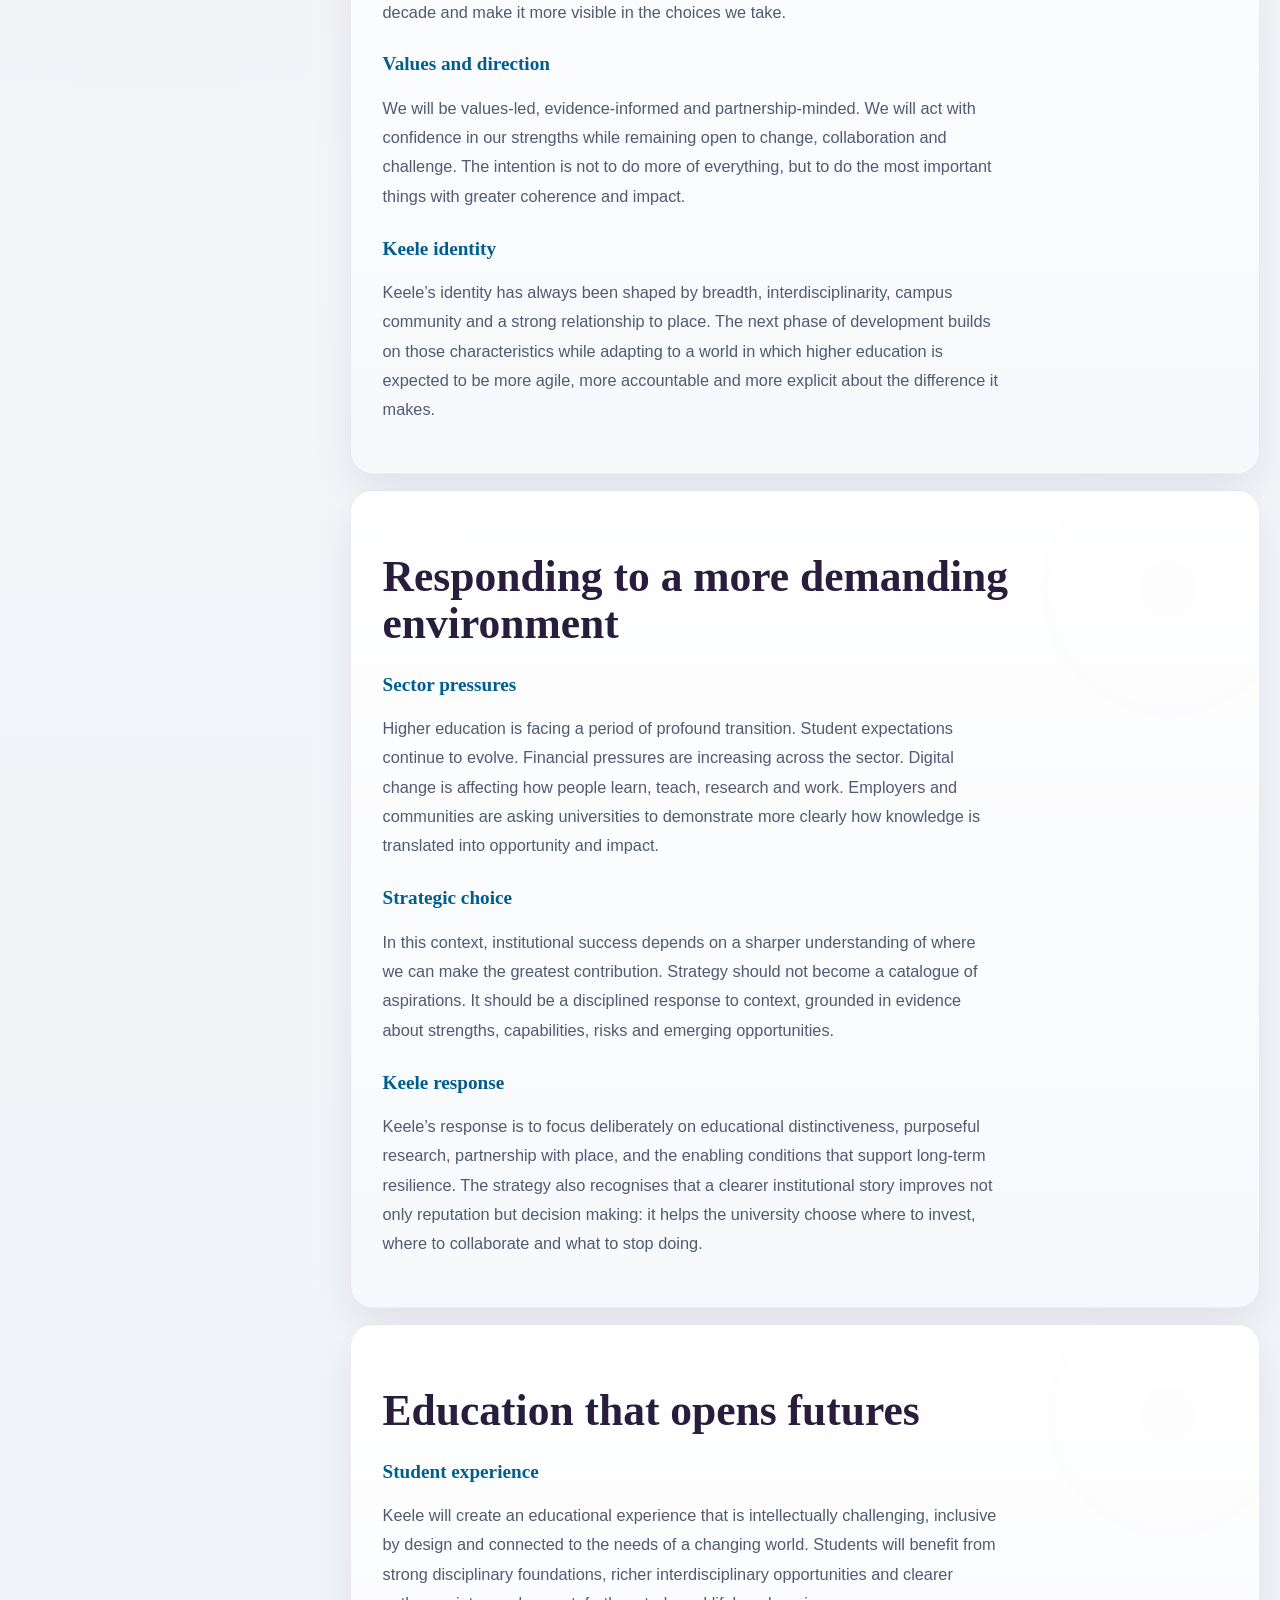
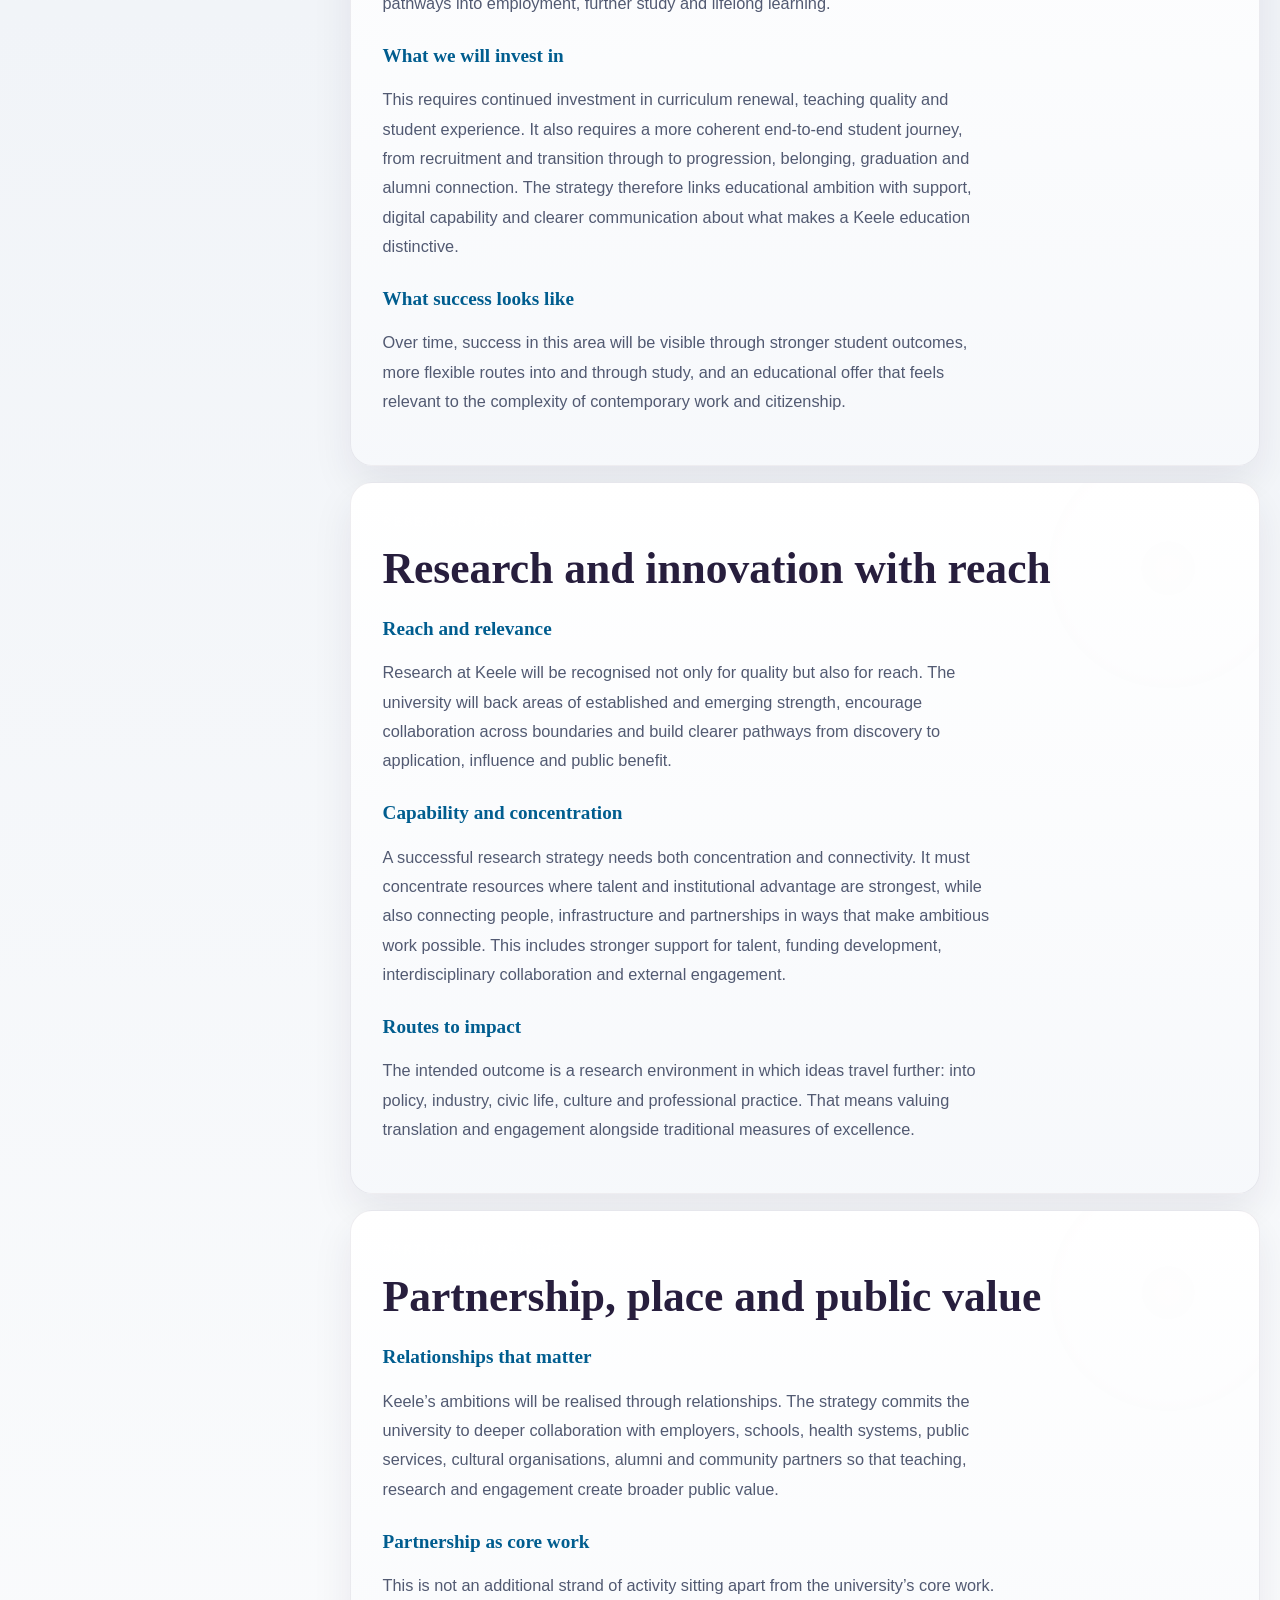
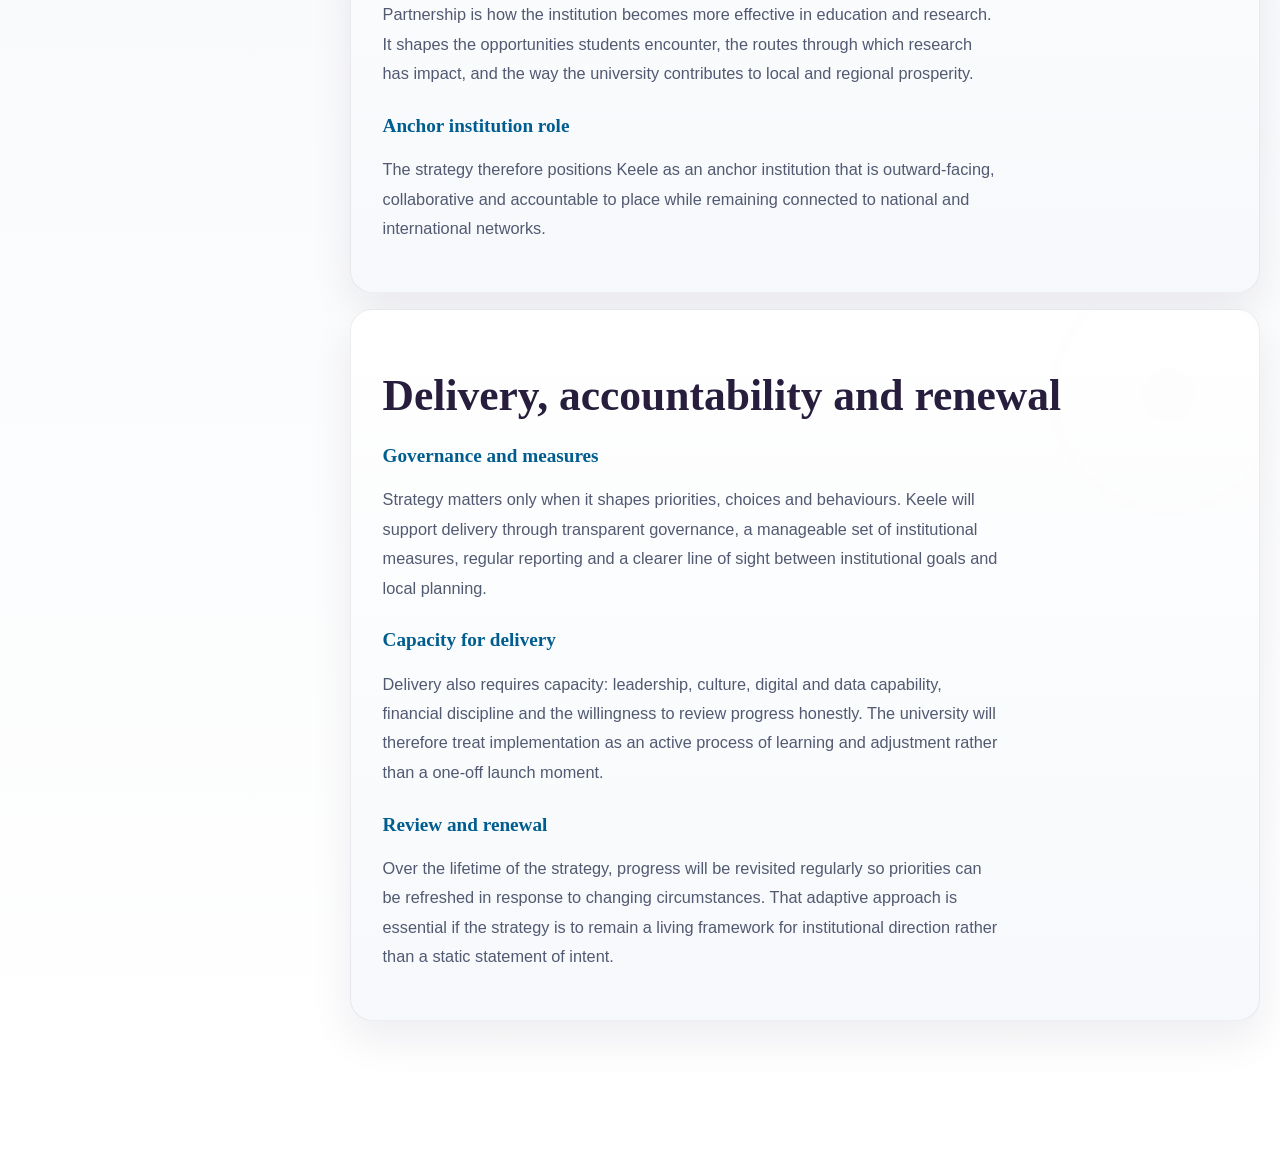
==== commit ad72cb55: "edit" ====
--- a/full-strategy.html
+++ b/full-strategy.html
@@ -11,7 +11,6 @@
     <div class="page-shell">
       <header class="site-header">
         <a class="brand" href="index.html#top">
-          <span class="brand-mark" aria-hidden="true"></span>
           <img
             class="brand-logo"
             src="brand-logo.svg"
--- a/styles.css
+++ b/styles.css
@@ -1,6 +1,6 @@
 :root {
   --keele-blue: #271e3d;
-  --keele-blue-deep: #1c1630;
+  --keele-blue-deep: #271e3d;
   --keele-blue-mid: #174872;
   --keele-blue-bright: #005d8f;
   --text: #1f2440;
@@ -26,11 +26,13 @@
 
 html {
   scroll-behavior: smooth;
+  overflow-x: clip;
 }
 
 body {
   margin: 0;
   min-height: 100vh;
+  overflow-x: clip;
   font-family: Arial, Helvetica, sans-serif;
   color: var(--text);
   background:
@@ -83,21 +85,44 @@
   outline-offset: 4px;
 }
 
+main#top:focus {
+  outline: none;
+}
+
 .page-shell {
+  position: relative;
   width: min(calc(100% - 2rem), var(--max-width));
   margin: 0 auto;
   padding-bottom: 4rem;
 }
 
+.page-shell::before {
+  content: "";
+  position: absolute;
+  top: 0;
+  left: 50%;
+  width: 100vw;
+  height: 8rem;
+  transform: translateX(-50%);
+  background: linear-gradient(180deg, rgba(247, 248, 251, 0.95), rgba(247, 248, 251, 0.78));
+  z-index: 0;
+}
+
+.page-shell > * {
+  position: relative;
+  z-index: 1;
+}
+
 .site-header {
   position: sticky;
-  top: 0;
+  top: 0.75rem;
   z-index: 20;
   display: flex;
   justify-content: space-between;
   align-items: center;
   gap: 1rem;
-  padding: 1rem 0;
+  padding: 1rem 1rem;
+  border-radius: var(--radius-xl);
   background: linear-gradient(180deg, rgba(247, 248, 251, 0.95), rgba(247, 248, 251, 0.78));
   backdrop-filter: blur(14px);
 }
@@ -105,19 +130,9 @@
 .brand {
   display: inline-flex;
   align-items: center;
-  gap: 0.85rem;
+  gap: 0.65rem;
   color: var(--keele-blue);
   text-decoration: none;
-}
-
-.brand-mark {
-  width: 22px;
-  height: 22px;
-  flex: 0 0 22px;
-  background-image: url("data:image/svg+xml,%3Csvg xmlns='http://www.w3.org/2000/svg' viewBox='0 0 24 24' fill='%23271e3d'%3E%3Cpath d='M12 3.2 3 10.4v10.4h6.2v-6.5h5.6v6.5H21V10.4L12 3.2Zm7.2 15.6h-2.6v-6.5H7.4v6.5H4.8v-7.4L12 5.8l7.2 5.6v7.4Z'/%3E%3C/svg%3E");
-  background-repeat: no-repeat;
-  background-position: center;
-  background-size: contain;
 }
 
 .brand-logo {
@@ -131,9 +146,11 @@
   display: inline-block;
   padding-left: 0.85rem;
   border-left: 1px solid rgba(39, 30, 61, 0.18);
+  font-family: Palatino, "Palatino Linotype", "Book Antiqua", Georgia, serif;
   font-size: 0.86rem;
-  font-weight: 700;
-  letter-spacing: 0.16em;
+  font-style: italic;
+  font-weight: 700;
+  letter-spacing: 0.08em;
   text-transform: uppercase;
   color: var(--keele-blue-bright);
   white-space: nowrap;
@@ -146,7 +163,7 @@
   padding: 0.35rem;
   background: rgba(255, 255, 255, 0.92);
   border: 1px solid var(--line);
-  border-radius: 999px;
+  border-radius: var(--radius-lg);
 }
 
 .site-nav a {
@@ -168,19 +185,66 @@
 
 .hero {
   position: relative;
-  display: grid;
-  grid-template-columns: minmax(0, 1.45fr) minmax(280px, 0.82fr);
-  gap: 1.25rem;
-  align-items: stretch;
-  padding: 3rem 0 1.75rem;
+  width: auto;
+  margin-top: 1.25rem;
+  margin-bottom: 2.5rem;
+  margin-left: calc(50% - 50vw);
+  margin-right: calc(50% - 50vw);
+  min-height: min(88vh, 840px);
+  overflow: hidden;
+  padding: 7.5rem 0 3rem;
+  background: var(--keele-blue-deep);
+  isolation: isolate;
 }
 
 .hero::after {
+  content: "";
+  position: absolute;
+  inset: 0;
+  background:
+    linear-gradient(115deg, rgba(15, 13, 25, 0.86) 0%, rgba(15, 13, 25, 0.48) 46%, rgba(23, 72, 114, 0.28) 100%),
+    linear-gradient(180deg, rgba(15, 13, 25, 0.16) 0%, rgba(15, 13, 25, 0.68) 100%);
+  z-index: 1;
+}
+
+.hero::before {
   content: "";
   position: absolute;
   inset: auto 0 0;
   height: 1px;
-  background: linear-gradient(90deg, transparent, rgba(39, 30, 61, 0.18), transparent);
+  background: linear-gradient(90deg, transparent, rgba(255, 255, 255, 0.22), transparent);
+  z-index: 3;
+}
+
+.hero-media {
+  position: absolute;
+  inset: 0;
+}
+
+.hero-media::after {
+  content: "";
+  position: absolute;
+  inset: 0;
+  background:
+    radial-gradient(circle at 18% 24%, rgba(232, 211, 218, 0.16), transparent 24%),
+    radial-gradient(circle at 82% 20%, rgba(0, 93, 143, 0.18), transparent 20%);
+}
+
+.hero-media video {
+  width: 100%;
+  height: 100%;
+  object-fit: cover;
+}
+
+.hero-inner {
+  position: relative;
+  z-index: 2;
+  display: grid;
+  grid-template-columns: minmax(0, 1.45fr) minmax(320px, 0.82fr);
+  gap: 1.25rem;
+  align-items: start;
+  width: min(calc(100% - 2rem), var(--max-width));
+  margin: 0 auto;
 }
 
 .hero-copy,
@@ -199,10 +263,11 @@
   padding: 3rem;
   border-radius: var(--radius-xl);
   background:
-    radial-gradient(circle at 86% 14%, rgba(232, 211, 218, 0.35), transparent 16%),
-    linear-gradient(180deg, rgba(255, 255, 255, 0.96), rgba(244, 246, 250, 0.96));
-  border: 1px solid var(--line);
-  box-shadow: var(--shadow);
+    radial-gradient(circle at 86% 14%, rgba(232, 211, 218, 0.22), transparent 16%),
+    linear-gradient(180deg, rgba(18, 18, 31, 0.76), rgba(18, 18, 31, 0.6));
+  border: 1px solid rgba(255, 255, 255, 0.18);
+  box-shadow: 0 24px 60px rgba(6, 8, 16, 0.32);
+  backdrop-filter: blur(14px);
 }
 
 .hero-copy::after {
@@ -224,7 +289,7 @@
   font-weight: 700;
   letter-spacing: 0.16em;
   text-transform: uppercase;
-  color: var(--keele-blue-bright);
+  color: rgba(255, 255, 255, 0.82);
 }
 
 h1,
@@ -239,7 +304,7 @@
 h1 {
   font-size: clamp(3rem, 5.5vw, 5rem);
   letter-spacing: -0.03em;
-  max-width: 12ch;
+  color: white;
 }
 
 .hero-lead,
@@ -259,6 +324,7 @@
   font-size: 1.08rem;
   max-width: 60ch;
   margin: 1.35rem 0 0;
+  color: rgba(255, 255, 255, 0.84);
 }
 
 .hero-actions {
@@ -287,26 +353,29 @@
 
 .button-primary {
   color: white;
-  background: linear-gradient(135deg, var(--keele-blue), var(--keele-blue-mid));
-  box-shadow: 0 12px 24px rgba(39, 30, 61, 0.2);
+  background: linear-gradient(135deg, var(--keele-blue-mid), var(--keele-blue-bright));
+  box-shadow: 0 12px 24px rgba(7, 20, 34, 0.32);
 }
 
 .button-secondary {
-  color: var(--keele-blue);
-  background: white;
-  border: 1px solid var(--line-strong);
+  color: white;
+  background: rgba(255, 255, 255, 0.08);
+  border: 1px solid rgba(255, 255, 255, 0.22);
 }
 
 .hero-panel {
-  position: relative;
+  position: sticky;
+  top: 7.25rem;
   overflow: hidden;
   display: grid;
   gap: 1rem;
   padding: 1.2rem;
   border-radius: var(--radius-xl);
-  background: linear-gradient(180deg, var(--keele-blue), var(--keele-blue-deep));
+  background: linear-gradient(180deg, rgba(20, 24, 38, 0.72), rgba(20, 24, 38, 0.54));
   color: white;
-  box-shadow: var(--shadow);
+  border: 1px solid rgba(255, 255, 255, 0.14);
+  box-shadow: 0 24px 60px rgba(6, 8, 16, 0.3);
+  backdrop-filter: blur(14px);
 }
 
 .hero-panel::after {
@@ -329,8 +398,8 @@
   z-index: 1;
   padding: 1.25rem;
   border-radius: var(--radius-lg);
-  background: rgba(255, 255, 255, 0.06);
-  border: 1px solid rgba(255, 255, 255, 0.1);
+  background: rgba(255, 255, 255, 0.07);
+  border: 1px solid rgba(255, 255, 255, 0.12);
 }
 
 .panel-label {
@@ -648,7 +717,8 @@
 }
 
 .full-strategy-hero h1 {
-  max-width: 13ch;
+  max-width: none;
+  color: var(--keele-blue);
 }
 
 .full-strategy-layout {
@@ -799,7 +869,7 @@
 }
 
 @media (max-width: 1100px) {
-  .hero,
+  .hero-inner,
   .priority-grid,
   .roadmap,
   .impact-strip,
@@ -837,8 +907,9 @@
     display: none;
   }
 
-  .hero-copy h1 {
-    max-width: none;
+  .hero-panel {
+    position: relative;
+    top: auto;
   }
 }
 
@@ -851,6 +922,7 @@
     position: static;
     flex-direction: column;
     align-items: stretch;
+    border-radius: var(--radius-xl);
   }
 
   .site-nav {
@@ -876,7 +948,8 @@
   }
 
   .hero {
-    padding-top: 1.5rem;
+    min-height: auto;
+    padding: 5.75rem 0 2rem;
   }
 
   .hero-copy,
